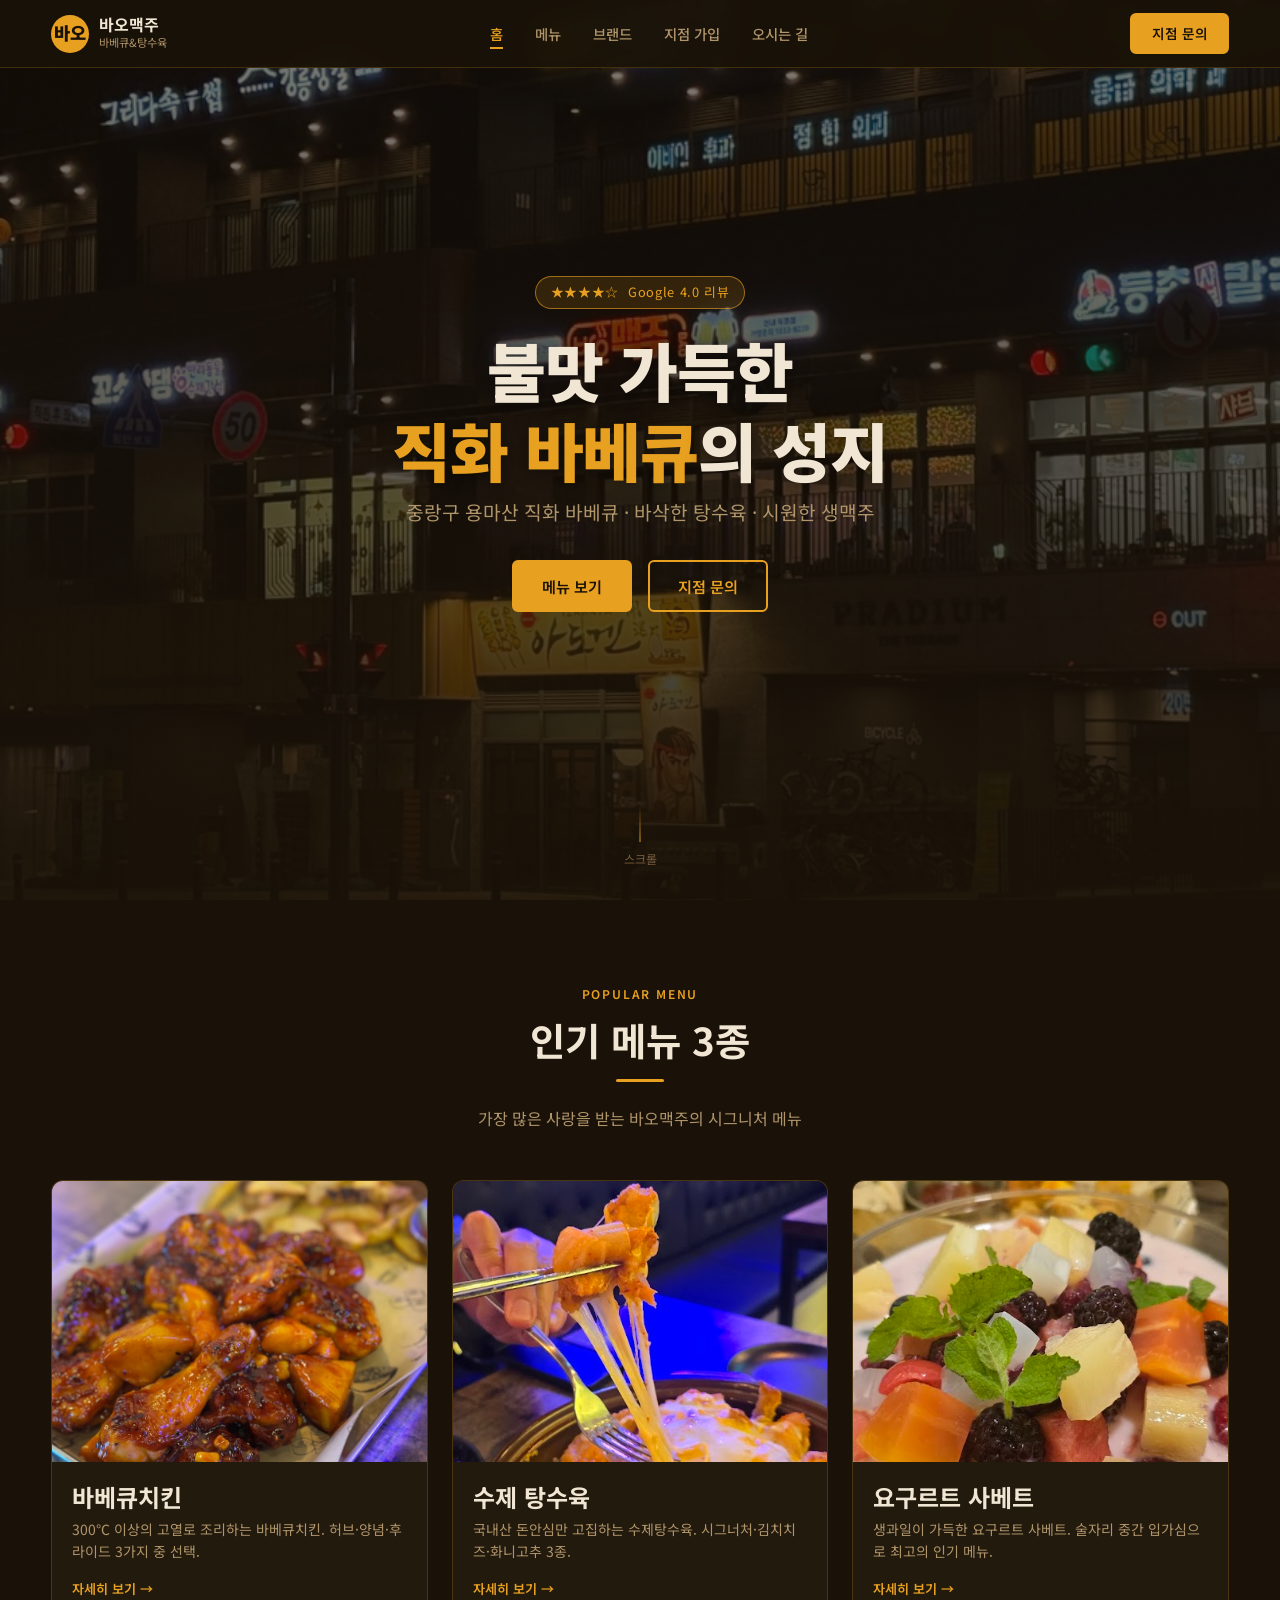
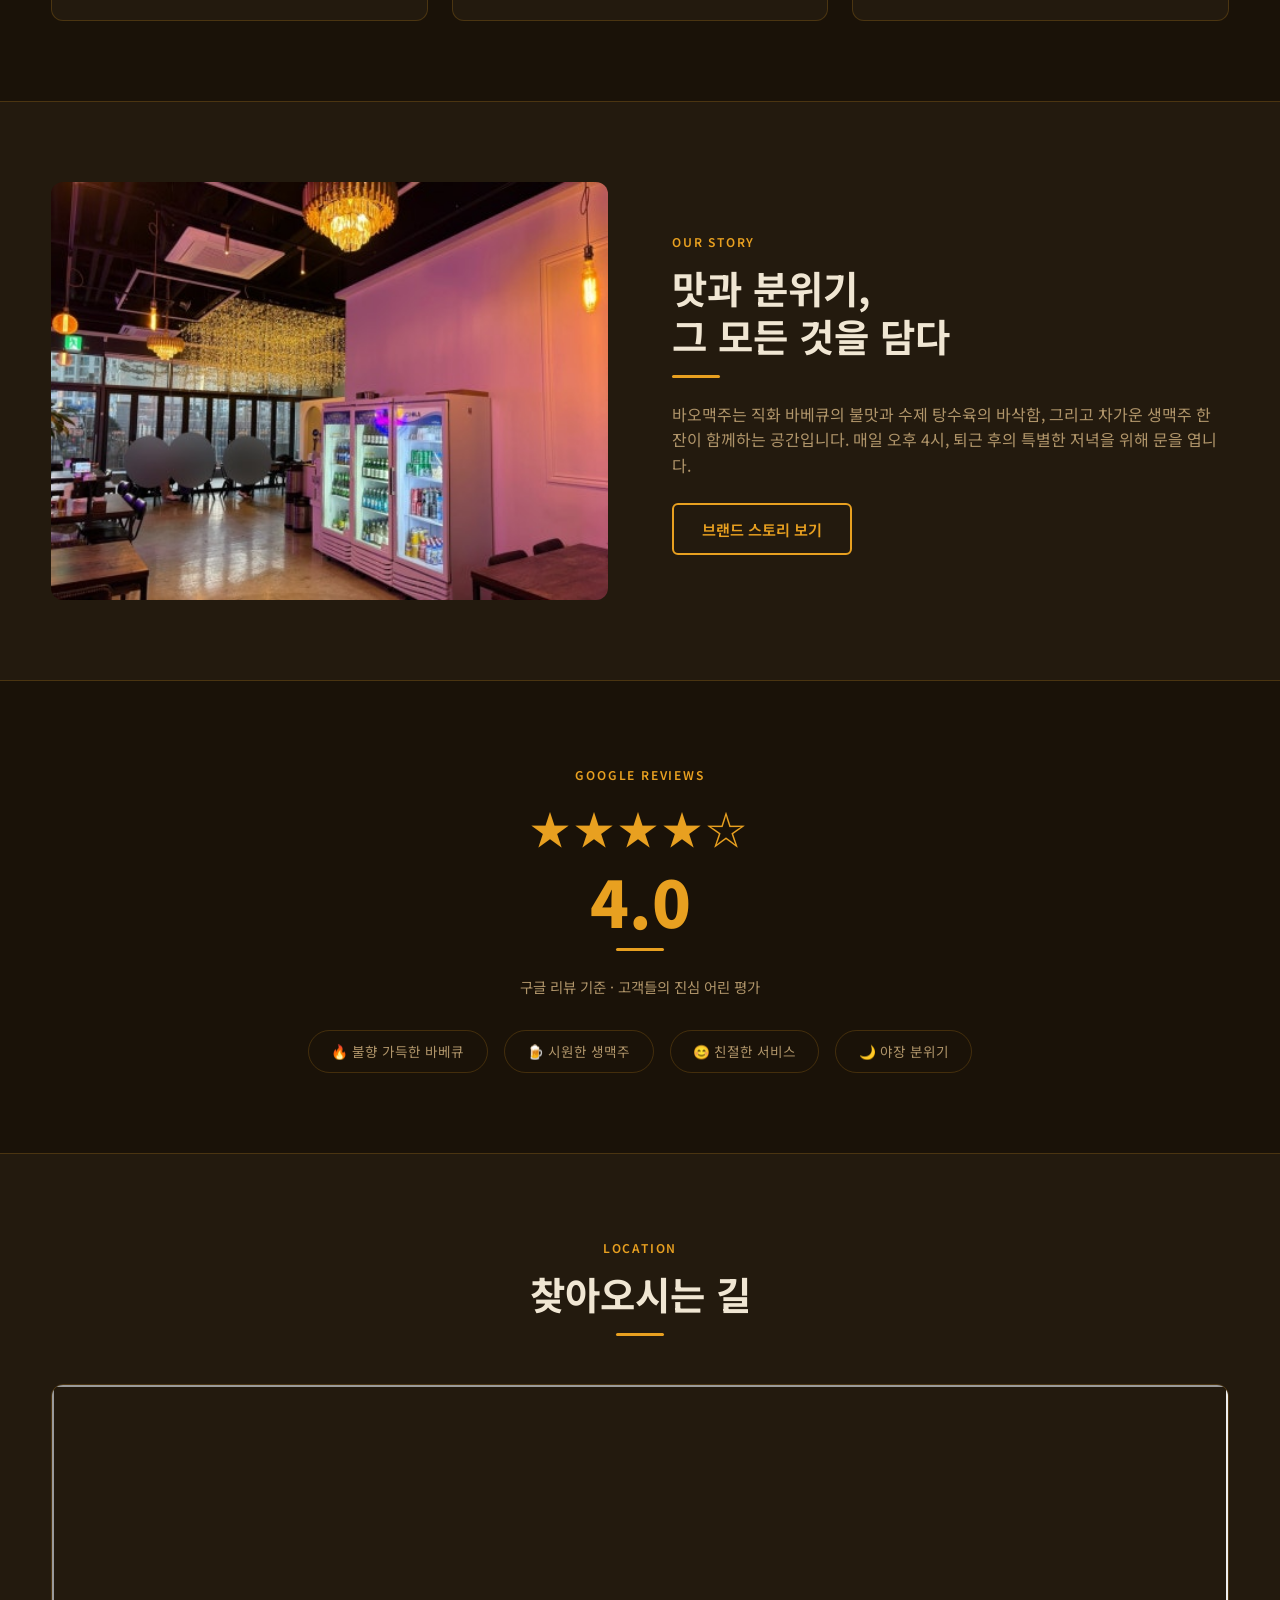
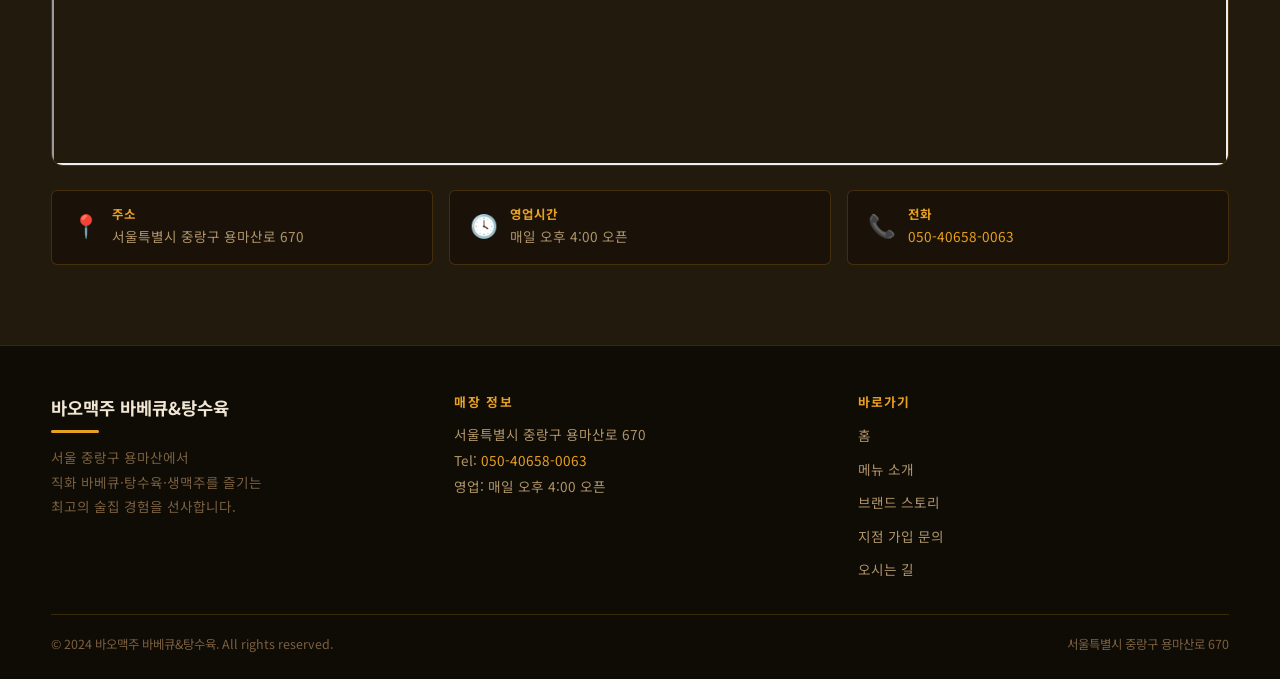
==== index.html @ 79d3e9e6 "바오맥주 공식 웹사이트 최초 배포" ====
<!DOCTYPE html>
<html lang="ko">
<head>
  <meta charset="UTF-8">
  <meta name="viewport" content="width=device-width, initial-scale=1.0">
  <title>바오맥주 바베큐&amp;탕수육 | 중랑구 용마산 맛집</title>
  <meta name="description" content="서울 중랑구 용마산 인근 인기 술집. 직화 바베큐, 바삭한 탕수육, 시원한 생맥주를 즐길 수 있는 바오맥주. 매일 오후 4시 오픈.">
  <meta name="keywords" content="중랑구맛집, 용마산맛집, 바베큐, 탕수육, 생맥주, 술집, 바오맥주, 가맹점모집">
  <meta name="robots" content="index, follow">
  <link rel="canonical" href="https://baomaeju.kr/">

  <!-- Open Graph -->
  <meta property="og:type"        content="restaurant">
  <meta property="og:locale"      content="ko_KR">
  <meta property="og:title"       content="바오맥주 바베큐&amp;탕수육 | 중랑구 용마산 맛집">
  <meta property="og:description" content="서울 중랑구 용마산 인근 직화 바베큐·탕수육·생맥주 전문점. 매일 오후 4시 오픈.">
  <meta property="og:image"       content="https://baomaeju.kr/images/exterior_night.jpg">
  <meta property="og:url"         content="https://baomaeju.kr/">

  <!-- JSON-LD 구조화 데이터 -->
  <script type="application/ld+json">
  {
    "@context": "https://schema.org",
    "@type": "Restaurant",
    "name": "바오맥주 바베큐&탕수육",
    "description": "서울 중랑구 용마산 인근 직화 바베큐, 탕수육, 생맥주 전문 술집",
    "url": "https://baomaeju.kr/",
    "telephone": "050-40658-0063",
    "address": {
      "@type": "PostalAddress",
      "streetAddress": "용마산로 670",
      "addressLocality": "중랑구",
      "addressRegion": "서울특별시",
      "postalCode": "02086",
      "addressCountry": "KR"
    },
    "openingHours": "Mo-Su 16:00-",
    "servesCuisine": ["Korean BBQ", "탕수육", "바베큐", "생맥주"],
    "aggregateRating": {
      "@type": "AggregateRating",
      "ratingValue": "4.0",
      "reviewCount": "50",
      "bestRating": "5"
    },
    "image": "https://baomaeju.kr/images/exterior_night.jpg"
  }
  </script>

  <link rel="preconnect" href="https://fonts.googleapis.com">
  <link rel="preconnect" href="https://fonts.gstatic.com" crossorigin>
  <link href="https://fonts.googleapis.com/css2?family=Noto+Sans+KR:wght@400;500;600;700;900&display=swap" rel="stylesheet">
  <link rel="stylesheet" href="css/common.css">
  <link rel="stylesheet" href="css/page.css">
</head>
<body>

  <!-- ── HEADER / NAV ── -->
  <header class="site-header" role="banner">
    <div class="nav-inner">
      <a href="index.html" class="nav-logo" aria-label="바오맥주 홈으로">
        <div class="logo-mark" aria-hidden="true">바오</div>
        <div>
          <div class="logo-text">바오맥주</div>
          <div class="logo-sub">바베큐&amp;탕수육</div>
        </div>
      </a>
      <nav class="nav-links" aria-label="주 메뉴">
        <a href="index.html"     data-page="index.html">홈</a>
        <a href="menu.html"      data-page="menu.html">메뉴</a>
        <a href="about.html"     data-page="about.html">브랜드</a>
        <a href="franchise.html" data-page="franchise.html">지점 가입</a>
        <a href="contact.html"   data-page="contact.html">오시는 길</a>
      </nav>
      <a href="franchise.html" class="btn btn-gold nav-cta desktop">지점 문의</a>
      <button class="nav-toggle" aria-label="메뉴 열기" aria-expanded="false">
        <span></span><span></span><span></span>
      </button>
    </div>
  </header>

  <!-- 모바일 드롭다운 -->
  <nav class="nav-mobile" aria-label="모바일 메뉴">
    <a href="index.html"     data-page="index.html">홈</a>
    <a href="menu.html"      data-page="menu.html">메뉴</a>
    <a href="about.html"     data-page="about.html">브랜드 스토리</a>
    <a href="franchise.html" data-page="franchise.html">지점 가입</a>
    <a href="contact.html"   data-page="contact.html">오시는 길</a>
    <a href="franchise.html" class="btn btn-gold">지점 문의하기</a>
  </nav>

  <main>

    <!-- ── HERO ── -->
    <section class="hero" aria-label="히어로 섹션">
      <div class="hero-bg" style="background-image:url('images/exterior_night.jpg')" role="img" aria-label="바오맥주 야간 외관"></div>
      <div class="hero-overlay" aria-hidden="true"></div>
      <div class="hero-content">
        <div class="hero-badge" aria-label="구글 리뷰 별점 4.0">
          ★★★★☆ &nbsp;Google 4.0 리뷰
        </div>
        <h1>불맛 가득한<br><em>직화 바베큐</em>의 성지</h1>
        <p class="hero-sub">중랑구 용마산 직화 바베큐 · 바삭한 탕수육 · 시원한 생맥주</p>
        <div class="hero-btns">
          <a href="menu.html"      class="btn btn-gold">메뉴 보기</a>
          <a href="franchise.html" class="btn btn-outline">지점 문의</a>
        </div>
      </div>
      <div class="hero-scroll" aria-hidden="true">스크롤</div>
    </section>

    <!-- ── 인기 메뉴 3종 ── -->
    <section class="popular-menu">
      <div class="container">
        <div class="section-head">
          <span class="section-label">Popular Menu</span>
          <h2>인기 메뉴 3종</h2>
          <div class="gold-line center"></div>
          <p class="section-sub">가장 많은 사랑을 받는 바오맥주의 시그니처 메뉴</p>
        </div>
        <div class="menu-cards">

          <article class="menu-card">
            <div class="menu-card-img">
              <img src="images/yangnyeom_chicken.jpg"
                   alt="양념바베큐치킨 바오맥주 시그니처 메뉴"
                   loading="lazy"
                   width="600" height="450">
            </div>
            <div class="menu-card-body">
              <h3>바베큐치킨</h3>
              <p>300℃ 이상의 고열로 조리하는 바베큐치킨. 허브·양념·후라이드 3가지 중 선택.</p>
              <a href="menu.html#bbq" class="menu-card-link">자세히 보기 →</a>
            </div>
          </article>

          <article class="menu-card">
            <div class="menu-card-img">
              <img src="images/kimchi_cheese_pull.jpg"
                   alt="김치치즈탕수육 바오맥주 인기 메뉴"
                   loading="lazy"
                   width="600" height="450">
            </div>
            <div class="menu-card-body">
              <h3>수제 탕수육</h3>
              <p>국내산 돈안심만 고집하는 수제탕수육. 시그너처·김치치즈·화니고추 3종.</p>
              <a href="menu.html#tangsu" class="menu-card-link">자세히 보기 →</a>
            </div>
          </article>

          <article class="menu-card">
            <div class="menu-card-img">
              <img src="images/yogurt_sherbet.jpg"
                   alt="요구르트 사베트 바오맥주 인기 디저트 안주"
                   loading="lazy"
                   width="600" height="450">
            </div>
            <div class="menu-card-body">
              <h3>요구르트 사베트</h3>
              <p>생과일이 가득한 요구르트 사베트. 술자리 중간 입가심으로 최고의 인기 메뉴.</p>
              <a href="menu.html#side" class="menu-card-link">자세히 보기 →</a>
            </div>
          </article>

        </div>
      </div>
    </section>

    <!-- ── 브랜드 소개 ── -->
    <section class="brand-intro">
      <div class="container">
        <div class="brand-intro-inner">
          <div class="brand-intro-img">
            <img src="images/interior.jpg"
                 alt="바오맥주 매장 내부 분위기"
                 loading="lazy"
                 width="800" height="600">
          </div>
          <div>
            <span class="section-label">Our Story</span>
            <h2>맛과 분위기,<br>그 모든 것을 담다</h2>
            <div class="gold-line"></div>
            <p class="section-sub" style="margin-bottom:1.5rem;">
              바오맥주는 직화 바베큐의 불맛과 수제 탕수육의 바삭함, 그리고 차가운 생맥주 한 잔이 함께하는 공간입니다.
              매일 오후 4시, 퇴근 후의 특별한 저녁을 위해 문을 엽니다.
            </p>
            <a href="about.html" class="btn btn-outline">브랜드 스토리 보기</a>
          </div>
        </div>
      </div>
    </section>

    <!-- ── 리뷰 / 별점 ── -->
    <section class="rating-section">
      <div class="container">
        <span class="section-label">Google Reviews</span>
        <div class="rating-stars" aria-label="별점 4점 만점 5점">★★★★☆</div>
        <div class="rating-score" aria-label="4.0점">4.0</div>
        <div class="gold-line center"></div>
        <p class="rating-label">구글 리뷰 기준 · 고객들의 진심 어린 평가</p>
        <div class="rating-badges">
          <span class="rating-badge">🔥 불향 가득한 바베큐</span>
          <span class="rating-badge">🍺 시원한 생맥주</span>
          <span class="rating-badge">😊 친절한 서비스</span>
          <span class="rating-badge">🌙 야장 분위기</span>
        </div>
      </div>
    </section>

    <!-- ── 위치 지도 ── -->
    <section class="map-section">
      <div class="container">
        <div class="section-head">
          <span class="section-label">Location</span>
          <h2>찾아오시는 길</h2>
          <div class="gold-line center"></div>
        </div>
        <div class="map-wrapper">
          <iframe
            src="https://maps.google.com/maps?q=서울+중랑구+용마산로+670&output=embed"
            title="바오맥주 위치 지도"
            loading="lazy"
            allowfullscreen
            referrerpolicy="no-referrer-when-downgrade">
          </iframe>
        </div>
        <div class="map-info">
          <div class="map-info-item">
            <div class="map-info-icon" aria-hidden="true">📍</div>
            <div>
              <h4>주소</h4>
              <p>서울특별시 중랑구 용마산로 670</p>
            </div>
          </div>
          <div class="map-info-item">
            <div class="map-info-icon" aria-hidden="true">🕓</div>
            <div>
              <h4>영업시간</h4>
              <p>매일 오후 4:00 오픈</p>
            </div>
          </div>
          <div class="map-info-item">
            <div class="map-info-icon" aria-hidden="true">📞</div>
            <div>
              <h4>전화</h4>
              <p><a href="tel:050-40658-0063" style="color:var(--gold);">050-40658-0063</a></p>
            </div>
          </div>
        </div>
      </div>
    </section>

  </main>

  <!-- ── FOOTER ── -->
  <footer class="site-footer" role="contentinfo">
    <div class="container">
      <div class="footer-inner">
        <div class="footer-brand">
          <div class="logo-text">바오맥주 바베큐&amp;탕수육</div>
          <div class="gold-line" style="margin:0.5rem 0 0.75rem;"></div>
          <p>
            서울 중랑구 용마산에서<br>
            직화 바베큐·탕수육·생맥주를 즐기는<br>
            최고의 술집 경험을 선사합니다.
          </p>
        </div>
        <div class="footer-info">
          <h4>매장 정보</h4>
          <p>
            서울특별시 중랑구 용마산로 670<br>
            Tel: <a href="tel:050-40658-0063" style="color:var(--gold);">050-40658-0063</a><br>
            영업: 매일 오후 4:00 오픈
          </p>
        </div>
        <div class="footer-links">
          <h4>바로가기</h4>
          <ul>
            <li><a href="index.html">홈</a></li>
            <li><a href="menu.html">메뉴 소개</a></li>
            <li><a href="about.html">브랜드 스토리</a></li>
            <li><a href="franchise.html">지점 가입 문의</a></li>
            <li><a href="contact.html">오시는 길</a></li>
          </ul>
        </div>
      </div>
      <div class="footer-bottom">
        <p>&copy; 2024 바오맥주 바베큐&amp;탕수육. All rights reserved.</p>
        <p>서울특별시 중랑구 용마산로 670</p>
      </div>
    </div>
  </footer>

  <script src="js/nav.js"></script>
</body>
</html>
---- css/common.css ----
/* ============================================================
   common.css — 공통 변수·네비게이션·푸터
   ============================================================ */

:root {
  --bg-dark: #1a1208;
  --bg-card: #231a0e;
  --bg-nav: rgba(26, 18, 8, 0.96);
  --gold: #e8a020;
  --gold-light: #f5c060;
  --gold-dark: #b87a10;
  --text-primary: #f0e6d3;
  --text-secondary: #b0956a;
  --text-muted: #7a6040;
  --border: rgba(232, 160, 32, 0.2);
  --border-hover: rgba(232, 160, 32, 0.6);
  --shadow: 0 4px 24px rgba(0, 0, 0, 0.5);
  --shadow-gold: 0 4px 20px rgba(232, 160, 32, 0.25);
  --radius: 12px;
  --radius-sm: 6px;
  --transition: 0.3s ease;
  --font-sans: 'Noto Sans KR', 'Apple SD Gothic Neo', sans-serif;
  --nav-h: 68px;
}

/* ── Reset ── */
*, *::before, *::after { box-sizing: border-box; margin: 0; padding: 0; }

html { scroll-behavior: smooth; font-size: 16px; }

body {
  background: var(--bg-dark);
  color: var(--text-primary);
  font-family: var(--font-sans);
  line-height: 1.6;
  min-height: 100vh;
}

img { display: block; max-width: 100%; }
a  { color: inherit; text-decoration: none; }
ul { list-style: none; }
button { cursor: pointer; font-family: inherit; }

/* ── Typography ── */
h1, h2, h3, h4 { line-height: 1.25; font-weight: 700; }
h2 { font-size: clamp(1.6rem, 4vw, 2.4rem); margin-bottom: 0.5rem; }
h3 { font-size: clamp(1.1rem, 3vw, 1.5rem); }

.section-label {
  display: inline-block;
  font-size: 0.75rem;
  font-weight: 600;
  letter-spacing: 0.15em;
  text-transform: uppercase;
  color: var(--gold);
  margin-bottom: 0.75rem;
}
.section-sub {
  color: var(--text-secondary);
  font-size: 1rem;
  margin-top: 0.5rem;
}

/* ── Layout Helpers ── */
.container {
  width: min(1200px, 92%);
  margin-inline: auto;
}

section { padding: 80px 0; }

.gold { color: var(--gold); }

/* ── Buttons ── */
.btn {
  display: inline-flex;
  align-items: center;
  gap: 0.5rem;
  padding: 0.75rem 1.75rem;
  border-radius: var(--radius-sm);
  font-size: 0.95rem;
  font-weight: 600;
  border: 2px solid transparent;
  transition: var(--transition);
}
.btn-gold {
  background: var(--gold);
  color: #1a1208;
  border-color: var(--gold);
}
.btn-gold:hover {
  background: var(--gold-light);
  border-color: var(--gold-light);
  box-shadow: var(--shadow-gold);
  transform: translateY(-2px);
}
.btn-outline {
  background: transparent;
  color: var(--gold);
  border-color: var(--gold);
}
.btn-outline:hover {
  background: var(--gold);
  color: #1a1208;
  box-shadow: var(--shadow-gold);
  transform: translateY(-2px);
}

/* ── Divider ── */
.gold-line {
  width: 48px;
  height: 3px;
  background: var(--gold);
  border-radius: 2px;
  margin: 1rem 0 1.5rem;
}
.gold-line.center { margin-inline: auto; }

/* ============================================================
   NAVIGATION
   ============================================================ */
.site-header {
  position: fixed;
  top: 0; left: 0; right: 0;
  z-index: 1000;
  height: var(--nav-h);
  background: var(--bg-nav);
  backdrop-filter: blur(12px);
  -webkit-backdrop-filter: blur(12px);
  border-bottom: 1px solid var(--border);
  transition: box-shadow var(--transition);
}
.site-header.scrolled { box-shadow: 0 2px 20px rgba(0,0,0,0.6); }

.nav-inner {
  display: flex;
  align-items: center;
  justify-content: space-between;
  height: 100%;
  width: min(1200px, 92%);
  margin-inline: auto;
}

/* Logo */
.nav-logo {
  display: flex;
  align-items: center;
  gap: 0.6rem;
}
.nav-logo .logo-mark {
  width: 38px;
  height: 38px;
  background: var(--gold);
  border-radius: 50%;
  display: grid;
  place-items: center;
  font-size: 1.1rem;
  font-weight: 900;
  color: #1a1208;
  flex-shrink: 0;
}
.nav-logo .logo-text {
  font-size: 1rem;
  font-weight: 700;
  color: var(--text-primary);
  line-height: 1.2;
}
.nav-logo .logo-sub {
  font-size: 0.7rem;
  color: var(--text-secondary);
}

/* Nav Links */
.nav-links {
  display: flex;
  align-items: center;
  gap: 2rem;
}
.nav-links a {
  font-size: 0.9rem;
  font-weight: 500;
  color: var(--text-secondary);
  transition: color var(--transition);
  position: relative;
}
.nav-links a::after {
  content: '';
  position: absolute;
  bottom: -4px; left: 0; right: 0;
  height: 2px;
  background: var(--gold);
  transform: scaleX(0);
  transition: transform var(--transition);
}
.nav-links a:hover,
.nav-links a.active { color: var(--gold); }
.nav-links a:hover::after,
.nav-links a.active::after { transform: scaleX(1); }

.nav-cta {
  padding: 0.5rem 1.2rem;
  font-size: 0.85rem;
}

/* Hamburger */
.nav-toggle {
  display: none;
  flex-direction: column;
  justify-content: center;
  gap: 5px;
  width: 36px; height: 36px;
  background: none;
  border: none;
  padding: 4px;
}
.nav-toggle span {
  display: block;
  height: 2px;
  background: var(--text-primary);
  border-radius: 2px;
  transition: var(--transition);
}
.nav-toggle.open span:nth-child(1) { transform: translateY(7px) rotate(45deg); }
.nav-toggle.open span:nth-child(2) { opacity: 0; }
.nav-toggle.open span:nth-child(3) { transform: translateY(-7px) rotate(-45deg); }

/* Mobile Nav */
.nav-mobile {
  display: none;
  flex-direction: column;
  gap: 0;
  background: var(--bg-nav);
  border-top: 1px solid var(--border);
  position: fixed;
  top: var(--nav-h);
  left: 0; right: 0;
  padding: 1rem 1.25rem 1.5rem;
  z-index: 999;
  transform: translateY(-10px);
  opacity: 0;
  pointer-events: none;
  transition: transform var(--transition), opacity var(--transition);
}
.nav-mobile.open {
  display: flex;
  transform: translateY(0);
  opacity: 1;
  pointer-events: all;
}
.nav-mobile a {
  padding: 0.85rem 0;
  border-bottom: 1px solid var(--border);
  font-size: 0.95rem;
  color: var(--text-primary);
  transition: color var(--transition);
}
.nav-mobile a:last-child { border-bottom: none; }
.nav-mobile a:hover { color: var(--gold); }
.nav-mobile .btn-gold {
  margin-top: 1rem;
  text-align: center;
  justify-content: center;
}

/* ── Page offset for fixed nav ── */
main { padding-top: var(--nav-h); }

/* ============================================================
   FOOTER
   ============================================================ */
.site-footer {
  background: #0f0b05;
  border-top: 1px solid var(--border);
  padding: 3rem 0 1.5rem;
}
.footer-inner {
  display: grid;
  grid-template-columns: 1fr 1fr 1fr;
  gap: 2rem;
  margin-bottom: 2rem;
}
.footer-brand .logo-text { font-size: 1.1rem; font-weight: 700; margin-bottom: 0.4rem; }
.footer-brand p { font-size: 0.85rem; color: var(--text-muted); line-height: 1.8; }

.footer-info h4, .footer-links h4 {
  font-size: 0.8rem;
  letter-spacing: 0.1em;
  text-transform: uppercase;
  color: var(--gold);
  margin-bottom: 0.75rem;
}
.footer-info p {
  font-size: 0.85rem;
  color: var(--text-secondary);
  line-height: 1.9;
}
.footer-links ul { display: flex; flex-direction: column; gap: 0.5rem; }
.footer-links a {
  font-size: 0.85rem;
  color: var(--text-secondary);
  transition: color var(--transition);
}
.footer-links a:hover { color: var(--gold); }

.footer-bottom {
  border-top: 1px solid var(--border);
  padding-top: 1.25rem;
  display: flex;
  justify-content: space-between;
  align-items: center;
  flex-wrap: wrap;
  gap: 0.5rem;
}
.footer-bottom p { font-size: 0.78rem; color: var(--text-muted); }

/* ============================================================
   RESPONSIVE — MOBILE
   ============================================================ */
@media (max-width: 768px) {
  :root { --nav-h: 60px; }
  section { padding: 56px 0; }

  .nav-links { display: none; }
  .nav-cta.desktop { display: none; }
  .nav-toggle { display: flex; }

  .footer-inner {
    grid-template-columns: 1fr;
    gap: 1.5rem;
  }
  .footer-bottom { justify-content: center; text-align: center; }
}
---- css/page.css ----
/* ============================================================
   page.css — 페이지별 스타일
   ============================================================ */

/* ============================================================
   INDEX — 홈
   ============================================================ */

/* Hero */
.hero {
  position: relative;
  height: 100svh;
  min-height: 560px;
  display: flex;
  align-items: center;
  justify-content: center;
  text-align: center;
  overflow: hidden;
  margin-top: calc(-1 * var(--nav-h));
  padding-top: var(--nav-h);
}
.hero-bg {
  position: absolute;
  inset: 0;
  background: url('../images/exterior_night.jpg') center/cover no-repeat;
  transform: scale(1.05);
  transition: transform 8s ease;
}
.hero-bg.loaded { transform: scale(1); }
.hero-overlay {
  position: absolute;
  inset: 0;
  background: linear-gradient(
    to bottom,
    rgba(26,18,8,0.55) 0%,
    rgba(26,18,8,0.72) 60%,
    rgba(26,18,8,0.92) 100%
  );
}
.hero-content {
  position: relative;
  z-index: 2;
  max-width: 720px;
  padding: 0 1rem;
}
.hero-badge {
  display: inline-flex;
  align-items: center;
  gap: 0.4rem;
  padding: 0.35rem 0.9rem;
  background: rgba(232,160,32,0.15);
  border: 1px solid var(--border-hover);
  border-radius: 999px;
  font-size: 0.8rem;
  color: var(--gold);
  margin-bottom: 1.25rem;
  letter-spacing: 0.05em;
}
.hero h1 {
  font-size: clamp(2.2rem, 7vw, 4rem);
  font-weight: 900;
  letter-spacing: -0.02em;
  margin-bottom: 0.5rem;
  text-shadow: 0 2px 16px rgba(0,0,0,0.5);
}
.hero h1 em { font-style: normal; color: var(--gold); }
.hero-sub {
  font-size: clamp(1rem, 2.5vw, 1.2rem);
  color: var(--text-secondary);
  margin-bottom: 2rem;
}
.hero-btns {
  display: flex;
  gap: 1rem;
  justify-content: center;
  flex-wrap: wrap;
}
.hero-scroll {
  position: absolute;
  bottom: 2rem;
  left: 50%;
  transform: translateX(-50%);
  display: flex;
  flex-direction: column;
  align-items: center;
  gap: 0.4rem;
  color: var(--text-muted);
  font-size: 0.75rem;
  animation: bounce 2s infinite;
  z-index: 2;
}
.hero-scroll::before {
  content: '';
  display: block;
  width: 1px;
  height: 36px;
  background: linear-gradient(to bottom, transparent, var(--gold));
}
@keyframes bounce {
  0%, 100% { transform: translateX(-50%) translateY(0); }
  50%       { transform: translateX(-50%) translateY(6px); }
}

/* Popular Menu Cards */
.popular-menu { background: var(--bg-dark); }
.section-head { text-align: center; margin-bottom: 3rem; }
.menu-cards {
  display: grid;
  grid-template-columns: repeat(3, 1fr);
  gap: 1.5rem;
}
.menu-card {
  background: var(--bg-card);
  border: 1px solid var(--border);
  border-radius: var(--radius);
  overflow: hidden;
  transition: transform var(--transition), box-shadow var(--transition), border-color var(--transition);
}
.menu-card:hover {
  transform: translateY(-6px);
  box-shadow: var(--shadow-gold);
  border-color: var(--border-hover);
}
.menu-card-img {
  aspect-ratio: 4/3;
  overflow: hidden;
}
.menu-card-img img {
  width: 100%; height: 100%;
  object-fit: cover;
  transition: transform 0.5s ease;
}
.menu-card:hover .menu-card-img img { transform: scale(1.07); }
.menu-card-body { padding: 1.25rem; }
.menu-card-body h3 { margin-bottom: 0.4rem; }
.menu-card-body p {
  font-size: 0.875rem;
  color: var(--text-secondary);
  margin-bottom: 0.75rem;
}
.menu-card-link {
  font-size: 0.82rem;
  color: var(--gold);
  font-weight: 600;
  display: inline-flex;
  align-items: center;
  gap: 0.3rem;
}

/* Brand Intro */
.brand-intro {
  background: var(--bg-card);
  border-top: 1px solid var(--border);
  border-bottom: 1px solid var(--border);
}
.brand-intro-inner {
  display: grid;
  grid-template-columns: 1fr 1fr;
  gap: 4rem;
  align-items: center;
}
.brand-intro-img {
  border-radius: var(--radius);
  overflow: hidden;
  aspect-ratio: 4/3;
}
.brand-intro-img img { width: 100%; height: 100%; object-fit: cover; }

/* Rating */
.rating-section {
  text-align: center;
}
.rating-stars {
  font-size: 2.5rem;
  color: var(--gold);
  letter-spacing: 0.1em;
  margin-bottom: 0.5rem;
}
.rating-score {
  font-size: 4rem;
  font-weight: 900;
  color: var(--gold);
  line-height: 1;
}
.rating-label { color: var(--text-secondary); font-size: 0.9rem; margin-top: 0.5rem; }
.rating-badges {
  display: flex;
  justify-content: center;
  gap: 1rem;
  margin-top: 2rem;
  flex-wrap: wrap;
}
.rating-badge {
  padding: 0.6rem 1.4rem;
  border: 1px solid var(--border);
  border-radius: 999px;
  font-size: 0.85rem;
  color: var(--text-secondary);
}

/* Map Section */
.map-section { background: var(--bg-card); border-top: 1px solid var(--border); }
.map-wrapper {
  border-radius: var(--radius);
  overflow: hidden;
  border: 1px solid var(--border);
}
.map-wrapper iframe { display: block; width: 100%; height: 380px; }
.map-info {
  display: grid;
  grid-template-columns: repeat(3, 1fr);
  gap: 1rem;
  margin-top: 1.5rem;
}
.map-info-item {
  background: var(--bg-dark);
  border: 1px solid var(--border);
  border-radius: var(--radius-sm);
  padding: 1rem 1.25rem;
  display: flex;
  align-items: flex-start;
  gap: 0.75rem;
}
.map-info-icon { font-size: 1.4rem; flex-shrink: 0; }
.map-info-item h4 { font-size: 0.78rem; color: var(--gold); text-transform: uppercase; letter-spacing: 0.08em; margin-bottom: 0.2rem; }
.map-info-item p  { font-size: 0.85rem; color: var(--text-secondary); }

/* ============================================================
   MENU PAGE
   ============================================================ */
.menu-hero {
  height: 320px;
  position: relative;
  display: flex;
  align-items: flex-end;
  padding-bottom: 3rem;
  overflow: hidden;
}
.menu-hero-bg {
  position: absolute;
  inset: 0;
  background: url('../images/yangnyeom_chicken.jpg') center/cover no-repeat;
}
.menu-hero-overlay {
  position: absolute;
  inset: 0;
  background: linear-gradient(to top, rgba(26,18,8,0.95) 0%, rgba(26,18,8,0.4) 100%);
}
.menu-hero-content { position: relative; z-index: 2; }
.menu-hero h1 { font-size: clamp(1.8rem, 5vw, 3rem); }

/* Tabs */
.menu-tabs { background: var(--bg-card); border-bottom: 1px solid var(--border); position: sticky; top: var(--nav-h); z-index: 100; }
.tab-list {
  display: flex;
  gap: 0;
  width: min(1200px, 92%);
  margin-inline: auto;
  overflow-x: auto;
  scrollbar-width: none;
}
.tab-list::-webkit-scrollbar { display: none; }
.tab-btn {
  padding: 1.1rem 1.5rem;
  background: none;
  border: none;
  border-bottom: 3px solid transparent;
  color: var(--text-secondary);
  font-size: 0.9rem;
  font-weight: 600;
  white-space: nowrap;
  transition: color var(--transition), border-color var(--transition);
}
.tab-btn:hover { color: var(--text-primary); }
.tab-btn.active { color: var(--gold); border-bottom-color: var(--gold); }

.menu-section { display: none; padding: 60px 0; }
.menu-section.active { display: block; }
.menu-grid {
  display: grid;
  grid-template-columns: repeat(auto-fill, minmax(260px, 1fr));
  gap: 1.5rem;
  margin-top: 2rem;
}
.menu-item {
  background: var(--bg-card);
  border: 1px solid var(--border);
  border-radius: var(--radius);
  overflow: hidden;
  transition: transform var(--transition), box-shadow var(--transition);
}
.menu-item:hover {
  transform: translateY(-4px);
  box-shadow: var(--shadow-gold);
}
.menu-item-img {
  aspect-ratio: 3/2;
  overflow: hidden;
}
.menu-item-img img { width: 100%; height: 100%; object-fit: cover; transition: transform 0.5s; }
.menu-item:hover .menu-item-img img { transform: scale(1.06); }
.menu-item-info { padding: 1rem 1.25rem 1.25rem; }
.menu-item-info h3 { font-size: 1rem; margin-bottom: 0.3rem; }
.menu-item-info p  { font-size: 0.82rem; color: var(--text-secondary); margin-bottom: 0.6rem; }
.menu-price { font-size: 0.95rem; font-weight: 700; color: var(--gold); }

.menu-cta {
  text-align: center;
  padding: 3rem 0 4rem;
  border-top: 1px solid var(--border);
}
.menu-cta p { color: var(--text-secondary); margin-bottom: 1.25rem; }

/* ============================================================
   ABOUT PAGE
   ============================================================ */
.about-hero {
  height: 360px;
  position: relative;
  display: flex;
  align-items: flex-end;
  padding-bottom: 3rem;
  overflow: hidden;
}
.about-hero-bg {
  position: absolute; inset: 0;
  background: url('../images/interior.jpg') center/cover no-repeat;
}
.about-hero-overlay {
  position: absolute; inset: 0;
  background: linear-gradient(to top, rgba(26,18,8,0.95) 0%, rgba(26,18,8,0.5) 100%);
}
.about-hero-content { position: relative; z-index: 2; }
.about-hero h1 { font-size: clamp(1.8rem, 5vw, 3rem); }

.philosophy {
  display: grid;
  grid-template-columns: 1fr 1fr;
  gap: 5rem;
  align-items: center;
}
.philosophy-img {
  border-radius: var(--radius);
  overflow: hidden;
  aspect-ratio: 1;
  border: 1px solid var(--border);
}
.philosophy-img img { width: 100%; height: 100%; object-fit: cover; }
.philosophy-text p {
  font-size: 1rem;
  color: var(--text-secondary);
  line-height: 1.9;
  margin-bottom: 1rem;
}
blockquote {
  margin: 1.5rem 0;
  padding: 1.25rem 1.5rem;
  border-left: 3px solid var(--gold);
  background: var(--bg-card);
  border-radius: 0 var(--radius-sm) var(--radius-sm) 0;
  font-size: 1.05rem;
  color: var(--text-primary);
  font-style: italic;
}

/* Stats */
.stats-section { background: var(--bg-card); border-top: 1px solid var(--border); border-bottom: 1px solid var(--border); }
.stats-grid {
  display: grid;
  grid-template-columns: repeat(4, 1fr);
  gap: 1.5rem;
}
.stat-card {
  text-align: center;
  padding: 2rem 1rem;
}
.stat-num {
  font-size: clamp(2rem, 5vw, 3.5rem);
  font-weight: 900;
  color: var(--gold);
  line-height: 1;
  margin-bottom: 0.5rem;
}
.stat-label { font-size: 0.85rem; color: var(--text-secondary); }

/* Gallery */
.gallery-grid {
  display: grid;
  grid-template-columns: repeat(3, 1fr);
  grid-template-rows: auto auto;
  gap: 1rem;
}
.gallery-item {
  overflow: hidden;
  border-radius: var(--radius-sm);
  border: 1px solid var(--border);
}
.gallery-item img {
  width: 100%; height: 100%;
  object-fit: cover;
  aspect-ratio: 4/3;
  transition: transform 0.5s;
}
.gallery-item:hover img { transform: scale(1.06); }
.gallery-item.large {
  grid-column: span 2;
}
.gallery-item.large img { aspect-ratio: 16/9; }

/* ============================================================
   FRANCHISE PAGE
   ============================================================ */
.franchise-hero {
  height: 420px;
  position: relative;
  display: flex;
  align-items: center;
  justify-content: center;
  text-align: center;
  overflow: hidden;
}
.franchise-hero-bg {
  position: absolute; inset: 0;
  background: url('../images/bbq_fries_set.jpg') center/cover no-repeat;
}
.franchise-hero-overlay {
  position: absolute; inset: 0;
  background: linear-gradient(135deg, rgba(26,18,8,0.85) 0%, rgba(26,18,8,0.65) 100%);
}
.franchise-hero-content { position: relative; z-index: 2; max-width: 640px; }
.franchise-hero h1 { font-size: clamp(1.8rem, 5vw, 3rem); margin-bottom: 1rem; }
.franchise-hero p  { color: var(--text-secondary); font-size: 1.05rem; }

/* Benefits */
.benefits-grid {
  display: grid;
  grid-template-columns: repeat(3, 1fr);
  gap: 1.5rem;
}
.benefit-card {
  background: var(--bg-card);
  border: 1px solid var(--border);
  border-radius: var(--radius);
  padding: 2rem 1.5rem;
  text-align: center;
  transition: transform var(--transition), border-color var(--transition);
}
.benefit-card:hover {
  transform: translateY(-6px);
  border-color: var(--border-hover);
}
.benefit-icon {
  font-size: 2.5rem;
  margin-bottom: 1rem;
}
.benefit-card h3 { margin-bottom: 0.5rem; font-size: 1.05rem; }
.benefit-card p  { font-size: 0.875rem; color: var(--text-secondary); line-height: 1.7; }

/* Steps */
.steps-section { background: var(--bg-card); border-top: 1px solid var(--border); border-bottom: 1px solid var(--border); }
.steps-list {
  display: flex;
  align-items: flex-start;
  gap: 0;
  counter-reset: step;
  position: relative;
}
.steps-list::before {
  content: '';
  position: absolute;
  top: 28px; left: 28px; right: 28px;
  height: 2px;
  background: var(--border);
  z-index: 0;
}
.step-item {
  flex: 1;
  text-align: center;
  position: relative;
  z-index: 1;
  padding: 0 0.75rem;
}
.step-num {
  width: 56px; height: 56px;
  border-radius: 50%;
  background: var(--bg-dark);
  border: 2px solid var(--gold);
  display: grid;
  place-items: center;
  font-size: 1.2rem;
  font-weight: 900;
  color: var(--gold);
  margin: 0 auto 1rem;
}
.step-item h3 { font-size: 0.95rem; margin-bottom: 0.4rem; }
.step-item p  { font-size: 0.8rem; color: var(--text-secondary); }

/* Form */
.form-section { padding: 80px 0; }
.franchise-form-wrap {
  max-width: 680px;
  margin-inline: auto;
}
.form-card {
  background: var(--bg-card);
  border: 1px solid var(--border);
  border-radius: var(--radius);
  padding: 2.5rem 2rem;
}
.form-grid {
  display: grid;
  grid-template-columns: 1fr 1fr;
  gap: 1.25rem;
}
.form-group {
  display: flex;
  flex-direction: column;
  gap: 0.4rem;
}
.form-group.full { grid-column: 1 / -1; }
.form-group label {
  font-size: 0.85rem;
  font-weight: 600;
  color: var(--text-secondary);
}
.form-group label .req { color: var(--gold); margin-left: 2px; }
.form-group input,
.form-group select,
.form-group textarea {
  background: var(--bg-dark);
  border: 1px solid var(--border);
  border-radius: var(--radius-sm);
  padding: 0.75rem 1rem;
  color: var(--text-primary);
  font-size: 0.9rem;
  font-family: inherit;
  transition: border-color var(--transition), box-shadow var(--transition);
  outline: none;
  width: 100%;
}
.form-group select option { background: var(--bg-dark); }
.form-group input:focus,
.form-group select:focus,
.form-group textarea:focus {
  border-color: var(--gold);
  box-shadow: 0 0 0 3px rgba(232,160,32,0.15);
}
.form-group input.error,
.form-group select.error,
.form-group textarea.error { border-color: #e05555; }
.form-group textarea { resize: vertical; min-height: 110px; }
.form-error-msg {
  font-size: 0.78rem;
  color: #e05555;
  display: none;
}
.form-error-msg.show { display: block; }

.form-agree {
  display: flex;
  align-items: flex-start;
  gap: 0.6rem;
  padding: 1.25rem 0;
  border-top: 1px solid var(--border);
  margin-top: 0.5rem;
}
.form-agree input[type="checkbox"] {
  width: 18px; height: 18px;
  flex-shrink: 0;
  accent-color: var(--gold);
  margin-top: 2px;
}
.form-agree label { font-size: 0.83rem; color: var(--text-secondary); }

.form-submit {
  width: 100%;
  padding: 1rem;
  font-size: 1rem;
  border-radius: var(--radius-sm);
  border: none;
  background: var(--gold);
  color: #1a1208;
  font-weight: 700;
  transition: background var(--transition), box-shadow var(--transition), transform var(--transition);
}
.form-submit:hover {
  background: var(--gold-light);
  box-shadow: var(--shadow-gold);
  transform: translateY(-2px);
}

/* ============================================================
   CONTACT PAGE
   ============================================================ */
.contact-hero {
  height: 280px;
  position: relative;
  display: flex;
  align-items: flex-end;
  padding-bottom: 2.5rem;
  overflow: hidden;
}
.contact-hero-bg {
  position: absolute; inset: 0;
  background: url('../images/exterior.jpg') center/cover no-repeat;
}
.contact-hero-overlay {
  position: absolute; inset: 0;
  background: linear-gradient(to top, rgba(26,18,8,0.95) 0%, rgba(26,18,8,0.4) 100%);
}
.contact-hero-content { position: relative; z-index: 2; }
.contact-hero h1 { font-size: clamp(1.8rem, 5vw, 3rem); }

.contact-layout {
  display: grid;
  grid-template-columns: 1fr 420px;
  gap: 3rem;
  align-items: start;
}
.contact-map {
  border-radius: var(--radius);
  overflow: hidden;
  border: 1px solid var(--border);
}
.contact-map iframe { display: block; width: 100%; height: 420px; }

.contact-sidebar { display: flex; flex-direction: column; gap: 1.5rem; }
.contact-card {
  background: var(--bg-card);
  border: 1px solid var(--border);
  border-radius: var(--radius);
  padding: 1.5rem;
}
.contact-card h3 {
  font-size: 0.8rem;
  text-transform: uppercase;
  letter-spacing: 0.1em;
  color: var(--gold);
  margin-bottom: 1rem;
}

/* Transport */
.transport-item {
  display: flex;
  align-items: flex-start;
  gap: 0.75rem;
  padding: 0.75rem 0;
  border-bottom: 1px solid var(--border);
}
.transport-item:last-child { border-bottom: none; }
.transport-icon { font-size: 1.3rem; flex-shrink: 0; }
.transport-item h4 { font-size: 0.85rem; font-weight: 600; margin-bottom: 0.2rem; }
.transport-item p  { font-size: 0.82rem; color: var(--text-secondary); line-height: 1.6; }

/* Hours Table */
.hours-table { width: 100%; border-collapse: collapse; }
.hours-table tr { border-bottom: 1px solid var(--border); }
.hours-table tr:last-child { border-bottom: none; }
.hours-table td { padding: 0.65rem 0; font-size: 0.85rem; }
.hours-table td:last-child { text-align: right; color: var(--gold); font-weight: 600; }

/* Contact Buttons */
.contact-btns { display: flex; flex-direction: column; gap: 0.75rem; }
.contact-btns .btn {
  justify-content: center;
  width: 100%;
}
.btn-kakao { background: #FEE500; color: #1a1208; border-color: #FEE500; }
.btn-kakao:hover { background: #ffe033; border-color: #ffe033; transform: translateY(-2px); }

/* ============================================================
   RESPONSIVE
   ============================================================ */
@media (max-width: 1024px) {
  .stats-grid { grid-template-columns: repeat(2, 1fr); }
  .philosophy { grid-template-columns: 1fr; gap: 2.5rem; }
  .philosophy-img { max-width: 480px; margin-inline: auto; }
}

@media (max-width: 768px) {
  /* Index */
  .menu-cards { grid-template-columns: 1fr; }
  .brand-intro-inner { grid-template-columns: 1fr; gap: 2rem; }
  .map-info { grid-template-columns: 1fr; }

  /* Menu */
  .menu-grid { grid-template-columns: 1fr 1fr; }

  /* About */
  .gallery-grid { grid-template-columns: 1fr 1fr; }
  .gallery-item.large { grid-column: span 2; }

  /* Franchise */
  .benefits-grid { grid-template-columns: 1fr; }
  .steps-list {
    flex-direction: column;
    align-items: center;
    gap: 1.5rem;
  }
  .steps-list::before { display: none; }
  .step-item { width: 100%; max-width: 320px; }
  .form-grid { grid-template-columns: 1fr; }
  .form-card { padding: 1.5rem 1.25rem; }

  /* Contact */
  .contact-layout { grid-template-columns: 1fr; }
}

@media (max-width: 480px) {
  .menu-grid { grid-template-columns: 1fr; }
  .stats-grid { grid-template-columns: 1fr 1fr; }
  .gallery-grid { grid-template-columns: 1fr; }
  .gallery-item.large { grid-column: span 1; }
}
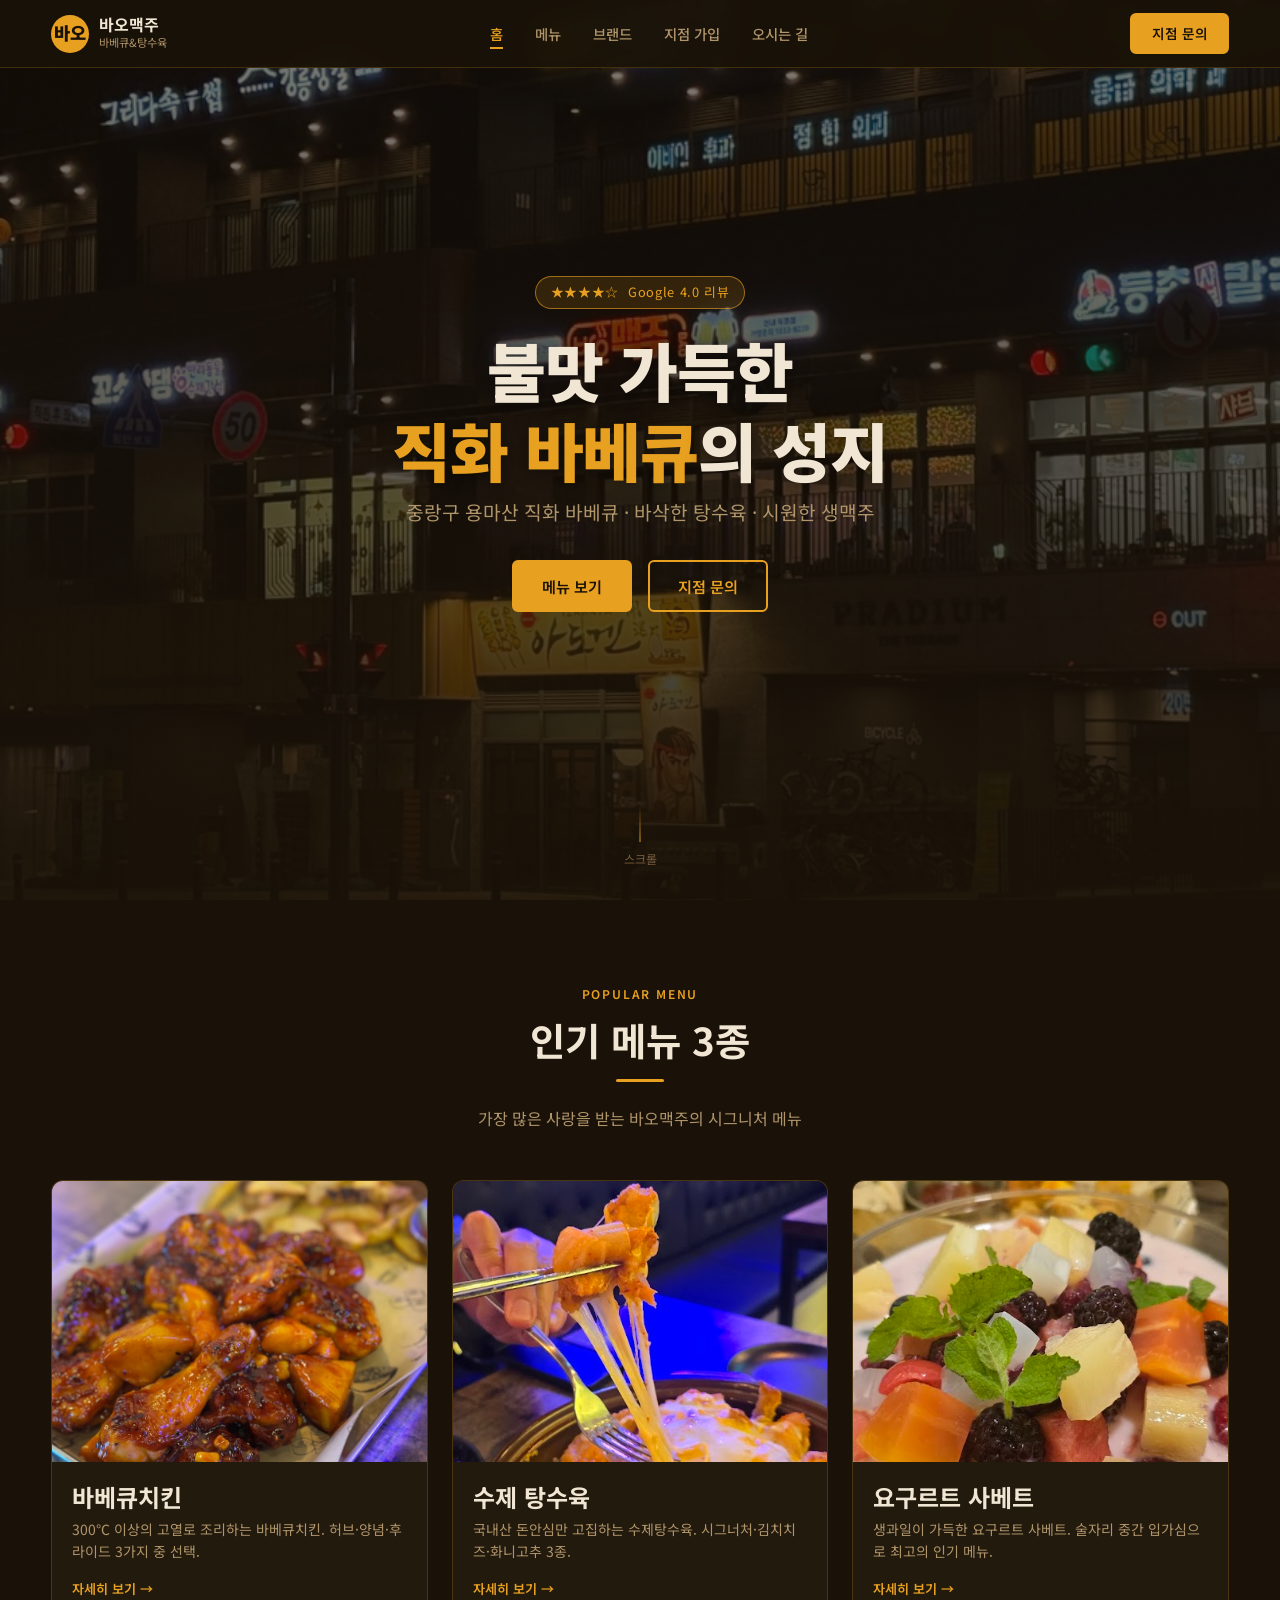
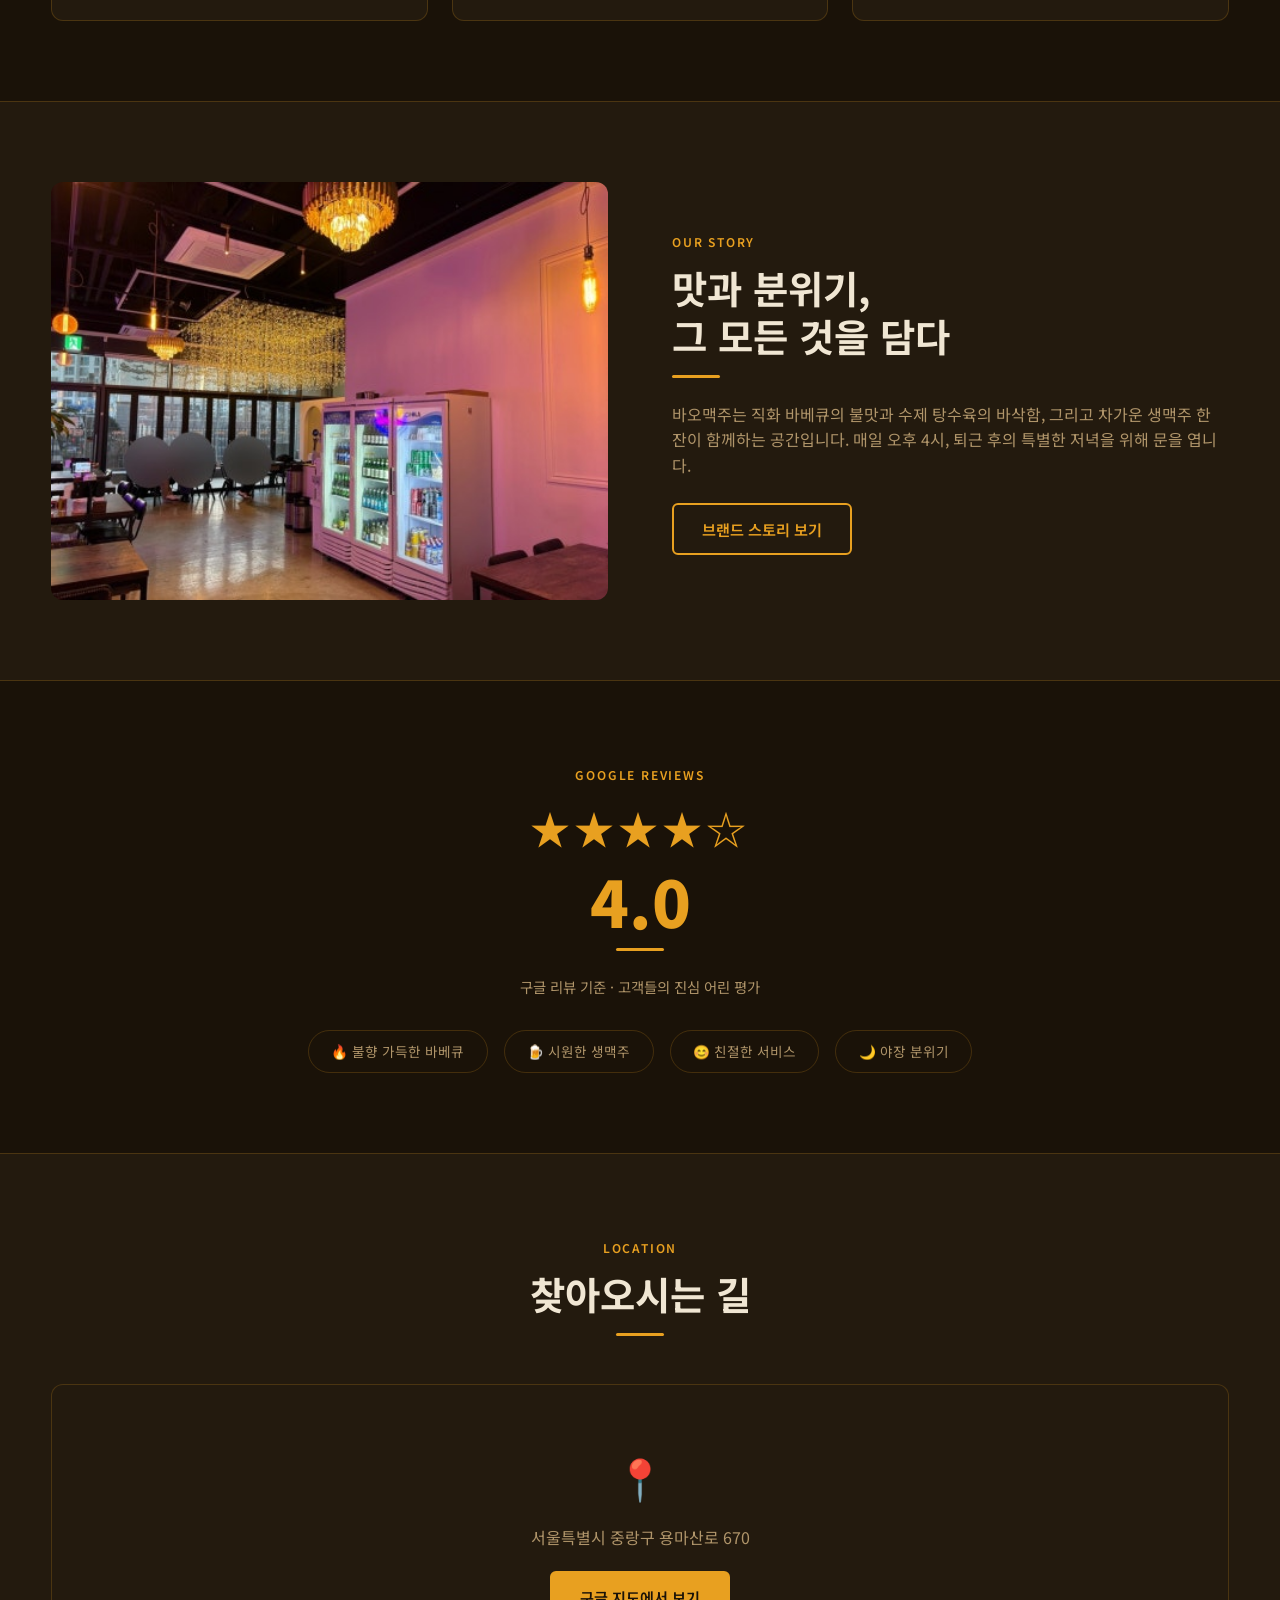
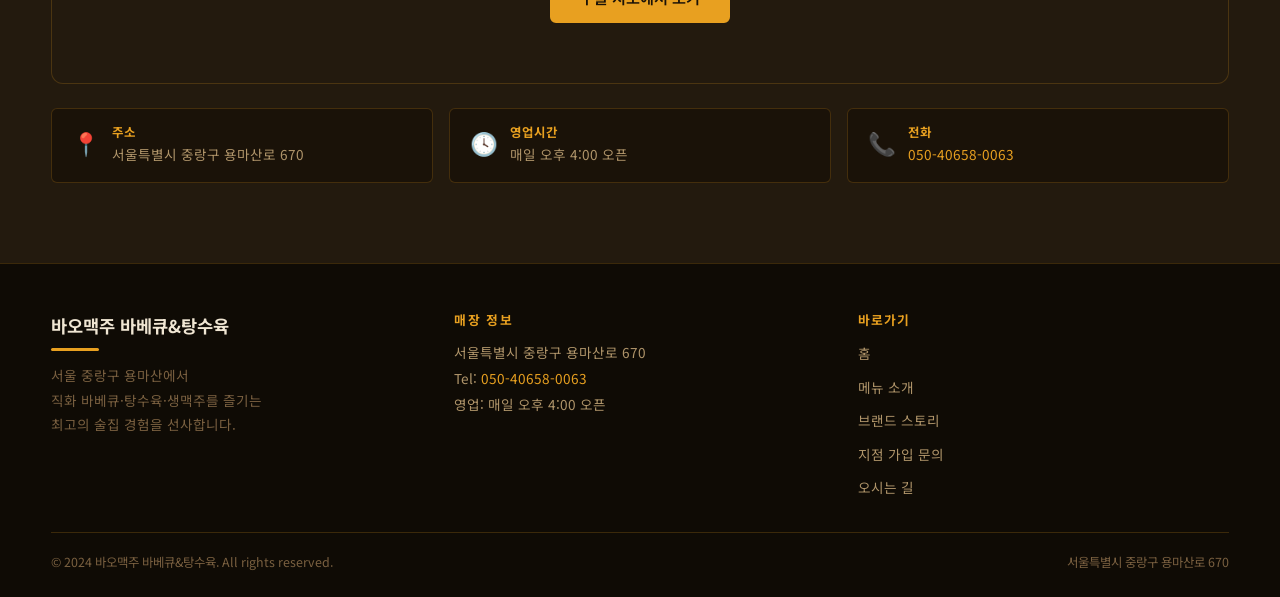
==== commit 4e40660a: "구글맵 iframe 제거 → 링크 버튼으로 교체 (HTTPS 혼합콘텐츠 해결)" ====
--- a/index.html
+++ b/index.html
@@ -2,6 +2,7 @@
 <html lang="ko">
 <head>
   <meta charset="UTF-8">
+  <meta http-equiv="Content-Security-Policy" content="upgrade-insecure-requests">
   <meta name="viewport" content="width=device-width, initial-scale=1.0">
   <title>바오맥주 바베큐&amp;탕수육 | 중랑구 용마산 맛집</title>
   <meta name="description" content="서울 중랑구 용마산 인근 인기 술집. 직화 바베큐, 바삭한 탕수육, 시원한 생맥주를 즐길 수 있는 바오맥주. 매일 오후 4시 오픈.">
@@ -214,14 +215,14 @@
           <h2>찾아오시는 길</h2>
           <div class="gold-line center"></div>
         </div>
-        <div class="map-wrapper">
-          <iframe
-            src="https://maps.google.com/maps?q=서울+중랑구+용마산로+670&output=embed"
-            title="바오맥주 위치 지도"
-            loading="lazy"
-            allowfullscreen
-            referrerpolicy="no-referrer-when-downgrade">
-          </iframe>
+        <div class="map-wrapper" style="display:flex;align-items:center;justify-content:center;background:#231a0e;height:300px;border-radius:var(--radius);border:1px solid var(--border);">
+          <div style="text-align:center;">
+            <div style="font-size:2.5rem;margin-bottom:1rem;">📍</div>
+            <p style="color:var(--text-secondary);margin-bottom:1.25rem;">서울특별시 중랑구 용마산로 670</p>
+            <a href="https://maps.google.com/maps?q=서울+중랑구+용마산로+670"
+               target="_blank" rel="noopener noreferrer"
+               class="btn btn-gold">구글 지도에서 보기</a>
+          </div>
         </div>
         <div class="map-info">
           <div class="map-info-item">
